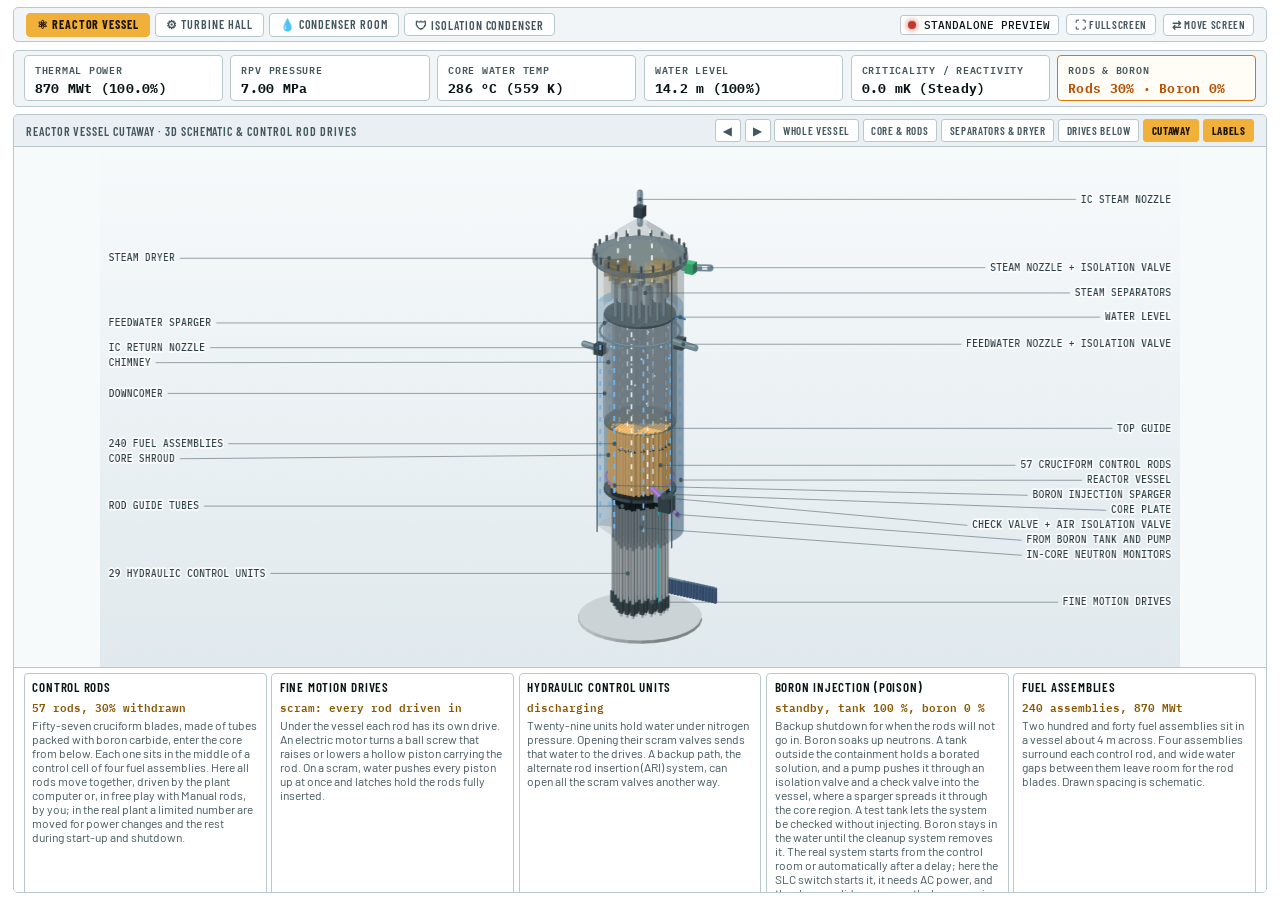
==== detail.html @ 05dfcfbf "Initial work" ====
<!doctype html>
<html lang="en">
<head>
  <meta charset="utf-8">
  <meta name="viewport" content="width=device-width, initial-scale=1, viewport-fit=cover">
  <title>BWRX-300 Component Detail View</title>
  <link rel="preconnect" href="https://fonts.googleapis.com">
  <link rel="preconnect" href="https://fonts.gstatic.com" crossorigin>
  <link href="https://fonts.googleapis.com/css2?family=Barlow+Condensed:wght@500;600;700&family=IBM+Plex+Mono:wght@400;500;600&family=Barlow:wght@400;500;600&display=swap" rel="stylesheet">
  <link rel="stylesheet" href="css/detail.css?v=4">
</head>
<body>
  <!-- Common SVG Gradients & Definitions -->
  <svg width="0" height="0" style="position:absolute" aria-hidden="true" focusable="false">
    <defs>
      <linearGradient id="gSteel" x1="0" y1="0" x2="1" y2="0">
        <stop offset="0" stop-color="#0b1317"/><stop offset=".16" stop-color="#34494f"/>
        <stop offset=".36" stop-color="#8fa9b1"/><stop offset=".55" stop-color="#5f7882"/>
        <stop offset=".85" stop-color="#22343b"/><stop offset="1" stop-color="#090f12"/>
      </linearGradient>
      <linearGradient id="gShade" x1="0" y1="0" x2="1" y2="0">
        <stop offset="0" stop-color="#000" stop-opacity=".55"/><stop offset=".28" stop-color="#fff" stop-opacity=".16"/>
        <stop offset=".5" stop-color="#fff" stop-opacity="0"/><stop offset="1" stop-color="#000" stop-opacity=".6"/>
      </linearGradient>
      <linearGradient id="gWater" x1="0" y1="0" x2="1" y2="0">
        <stop offset="0" stop-color="#0f3a5e"/><stop offset=".35" stop-color="#3b93d4"/>
        <stop offset=".65" stop-color="#2a73ae"/><stop offset="1" stop-color="#0c2e4a"/>
      </linearGradient>
      <linearGradient id="gCyl" x1="0" y1="0" x2="0" y2="1">
        <stop offset="0" stop-color="#16262d"/><stop offset=".28" stop-color="#8fa9b1"/>
        <stop offset=".5" stop-color="#5f7882"/><stop offset="1" stop-color="#16262d"/>
      </linearGradient>
      <linearGradient id="gTube" gradientUnits="userSpaceOnUse" x1="160" y1="0" x2="540" y2="0">
        <stop id="gtA" offset="0" stop-color="#3b93d4"/><stop id="gtB" offset="1" stop-color="#e0903a"/>
      </linearGradient>
    </defs>
  </svg>

  <div class="detail-app">
    <!-- Navigation & Connection Bar -->
    <header class="detail-header">
      <div class="nav-buttons">
        <button type="button" class="nav-btn" id="btnNavRpv">⚛ Reactor Vessel</button>
        <button type="button" class="nav-btn" id="btnNavTurb">⚙ Turbine Hall</button>
        <button type="button" class="nav-btn" id="btnNavCond">💧 Condenser Room</button>
        <button type="button" class="nav-btn" id="btnNavIC">🛡 Isolation Condenser</button>
      </div>
      <div class="header-right-actions">
        <div class="sync-status">
          <span class="status-dot" id="syncDot"></span>
          <span id="syncText">SYNCING WITH CONTROL ROOM...</span>
        </div>
        <button type="button" class="screen-action-btn" id="btnFullscreen" title="Toggle Fullscreen on this monitor">⛶ Fullscreen</button>
        <button type="button" class="screen-action-btn" id="btnMoveScreen" title="Shift window to alternate monitor">⇄ Move Screen</button>
      </div>
    </header>

    <!-- Live Plant Metrics Banner (Aligned with Notes for Software Design Specs) -->
    <div class="telemetry-strip" id="telemetryStrip">
      <div class="metric-chip">
        <span class="chip-label">THERMAL POWER</span>
        <b class="chip-val" id="mPow">0 MWt (0%)</b>
      </div>
      <div class="metric-chip">
        <span class="chip-label">RPV PRESSURE</span>
        <b class="chip-val" id="mPres">0.10 MPa</b>
      </div>
      <div class="metric-chip">
        <span class="chip-label">CORE WATER TEMP</span>
        <b class="chip-val" id="mTemp">20 °C (293 K)</b>
      </div>
      <div class="metric-chip">
        <span class="chip-label">WATER LEVEL</span>
        <b class="chip-val" id="mLvl">14.2 m (100%)</b>
      </div>
      <div class="metric-chip">
        <span class="chip-label">CRITICALITY / REACTIVITY</span>
        <b class="chip-val" id="mCrit">0.0 mK · Steady</b>
      </div>
      <div class="metric-chip highlight">
        <span class="chip-label" id="mDynamicLabel">ROOM TELEMETRY</span>
        <b class="chip-val" id="mDynamicVal">STANDBY</b>
      </div>
    </div>

    <main class="detail-content">
      <!-- 1. Reactor Vessel Cutaway (RPV) View -->
      <section id="rview" class="view-container">
        <div class="vbar">
          <span class="lab">Reactor vessel cutaway · 3D schematic & control rod drives</span>
          <div class="p3bar" style="margin-left:auto; background:transparent; border:none; padding:0;">
            <button class="act" type="button" id="rL" aria-label="Rotate left">&#9664;</button>
            <button class="act" type="button" id="rR" aria-label="Rotate right">&#9654;</button>
            <button class="act" type="button" id="rWhole">Whole vessel</button>
            <button class="act" type="button" id="rCore">Core & rods</button>
            <button class="act" type="button" id="rTop">Separators & dryer</button>
            <button class="act" type="button" id="rBot">Drives below</button>
            <button class="opt" type="button" id="rCut" aria-pressed="true">Cutaway</button>
            <button class="opt" type="button" id="rLab" aria-pressed="true">Labels</button>
          </div>
        </div>
        <div class="visual-area">
          <canvas id="rc" tabindex="0" role="img" aria-label="Rotatable cutaway 3D schematic of the reactor vessel"></canvas>
        </div>
        <div class="rcards" id="rcards"></div>
      </section>

      <!-- 2. Turbine Hall View -->
      <section id="tview" class="view-container" hidden>
        <div class="vbar">
          <span class="lab">Turbine hall · high/low-pressure turbines, generator, bypass & moisture separator reheater</span>
        </div>
        <div class="visual-area">
          <svg id="tsvg" viewBox="0 0 700 484" role="img" aria-label="Live turbine hall">
            <line x1="0" x2="700" y1="272" y2="272" stroke="#9fb3ba" stroke-width="2" stroke-dasharray="2 6"/>
            <text class="txt" x="8" y="266">TURBINE DECK</text><text class="txt" x="8" y="288">CONDENSER LEVEL</text>
            <path class="pipe" d="M20,60 H197 V190"/><path class="pipe" d="M130,60 V335 H240"/>
            <path class="pipe" d="M235,205 H255 V135"/><path class="pipe" d="M300,140 V182"/><path class="pipe" d="M400,140 V182"/>
            <path class="pipe" d="M300,262 V300"/><path class="pipe" d="M400,262 V300"/>
            <path class="pipe" d="M355,388 V410 H690"/><path class="pipe" d="M20,450 H200 V336 H232"/><path class="pipe" d="M478,336 H640"/>
            <path class="pipe" d="M525,195 V170 H640"/>
            <line x1="160" y1="220" x2="605" y2="220" stroke="#6f8b94" stroke-width="9" stroke-linecap="round"/>
            <path id="tShaft" class="flow" d="M160,220 H605" stroke="#dce9ec" stroke-width="3"/>
            <!-- HP turbine -->
            <polygon points="160,200 235,190 235,250 160,240" fill="url(#gCyl)" stroke="#6a858e" stroke-width="2"/>
            <g stroke="#000" stroke-opacity=".4" stroke-width="1.5">
              <line x1="172" y1="201" x2="172" y2="239"/><line x1="185" y1="199" x2="185" y2="241"/>
              <line x1="198" y1="197" x2="198" y2="243"/><line x1="211" y1="195" x2="211" y2="245"/><line x1="224" y1="193" x2="224" y2="247"/>
            </g>
            <text class="txt" x="197" y="266" text-anchor="middle">HP TURBINE</text>
            <!-- MSR -->
            <rect x="255" y="100" width="190" height="40" rx="18" fill="url(#gCyl)" stroke="#6a858e" stroke-width="2"/>
            <g stroke="#000" stroke-opacity=".3" stroke-width="1">
              <line x1="290" y1="106" x2="290" y2="134"/><line x1="330" y1="106" x2="330" y2="134"/><line x1="370" y1="106" x2="370" y2="134"/><line x1="410" y1="106" x2="410" y2="134"/>
            </g>
            <text class="txt" x="350" y="124" text-anchor="middle" style="fill:#dce9ec">MOISTURE SEPARATOR / REHEATER</text>
            <!-- LP turbines -->
            <rect x="255" y="180" width="90" height="80" rx="10" fill="url(#gCyl)" stroke="#6a858e" stroke-width="2"/>
            <g stroke="#000" stroke-opacity=".4" stroke-width="1.5">
              <line x1="268" y1="190" x2="268" y2="250"/><line x1="280" y1="187" x2="280" y2="253"/><line x1="320" y1="187" x2="320" y2="253"/><line x1="332" y1="190" x2="332" y2="250"/>
            </g>
            <text class="txt" x="300" y="237" text-anchor="middle" style="fill:#dce9ec">LP 1</text>
            <rect x="355" y="180" width="90" height="80" rx="10" fill="url(#gCyl)" stroke="#6a858e" stroke-width="2"/>
            <g stroke="#000" stroke-opacity=".4" stroke-width="1.5">
              <line x1="368" y1="190" x2="368" y2="250"/><line x1="380" y1="187" x2="380" y2="253"/><line x1="420" y1="187" x2="420" y2="253"/><line x1="432" y1="190" x2="432" y2="250"/>
            </g>
            <text class="txt" x="400" y="237" text-anchor="middle" style="fill:#dce9ec">LP 2</text>
            <!-- Generator -->
            <rect x="475" y="195" width="100" height="50" rx="8" fill="url(#gCyl)" stroke="#6a858e" stroke-width="2"/>
            <g stroke="#000" stroke-opacity=".35">
              <line x1="495" y1="199" x2="495" y2="241"/><line x1="515" y1="199" x2="515" y2="241"/><line x1="535" y1="199" x2="535" y2="241"/><line x1="555" y1="199" x2="555" y2="241"/>
            </g>
            <text class="txt" x="525" y="262" text-anchor="middle">GENERATOR</text>
            <rect x="575" y="203" width="30" height="34" rx="4" fill="url(#gCyl)" stroke="#6a858e" stroke-width="2"/><text class="txt" x="590" y="262" text-anchor="middle">EXC</text>
            <rect id="tvBrk" x="578" y="162" width="18" height="16" rx="2" fill="#2a3a40" stroke="#6a858e" stroke-width="2"/><text class="txt" x="587" y="156" text-anchor="middle">BRK</text>
            <g fill="none" stroke="#6a858e" stroke-width="2.5"><circle cx="640" cy="170" r="11"/><circle cx="653" cy="170" r="11"/><path d="M664,170 H690"/></g>
            <text class="txt" x="660" y="150" text-anchor="middle">TO GRID</text>
            <!-- Valves -->
            <polygon id="tvMsiv" class="valve" points="34,50 56,66 56,50 34,66"/><text class="txt" x="45" y="82" text-anchor="middle">MSIV</text>
            <polygon id="tvStop" class="valve" points="84,50 106,66 106,50 84,66"/><text class="txt" x="95" y="82" text-anchor="middle">STOP</text>
            <polygon id="tvGv" class="valve" points="186,115 208,131 208,115 186,131"/><text class="txt" x="182" y="124" text-anchor="end">GOVERNOR</text>
            <polygon id="tvBy" class="valve" points="119,195 141,211 141,195 119,211"/><text class="txt" x="94" y="190">BYPASS</text>
            <!-- Condenser -->
            <rect x="240" y="300" width="230" height="72" rx="6" fill="url(#gCyl)" stroke="#6a858e" stroke-width="2"/>
            <g stroke="#3f9be0" stroke-opacity=".6" stroke-width="2">
              <line x1="246" x2="464" y1="312" y2="312"/><line x1="246" x2="464" y1="320" y2="320"/><line x1="246" x2="464" y1="328" y2="328"/>
              <line x1="246" x2="464" y1="336" y2="336"/><line x1="246" x2="464" y1="344" y2="344"/><line x1="246" x2="464" y1="352" y2="352"/><line x1="246" x2="464" y1="360" y2="360"/>
            </g>
            <rect x="232" y="304" width="10" height="64" rx="3" fill="#123a5c" stroke="#6a858e"/><rect x="468" y="304" width="10" height="64" rx="3" fill="#123a5c" stroke="#6a858e"/>
            <rect x="330" y="372" width="50" height="16" rx="3" fill="#123a5c" stroke="#6a858e"/>
            <text class="txt" x="355" y="298" text-anchor="middle">MAIN CONDENSER</text><text class="txt" x="355" y="383" text-anchor="middle" style="fill:#dce9ec">HOTWELL</text>
            <!-- Feed train -->
            <circle id="tvCP" cx="405" cy="410" r="12" class="eq"/><text class="txt in" x="405" y="414" text-anchor="middle">P</text>
            <rect x="450" y="399" width="32" height="22" rx="8" fill="url(#gCyl)" stroke="#6a858e" stroke-width="2"/>
            <rect x="500" y="399" width="32" height="22" rx="8" fill="url(#gCyl)" stroke="#6a858e" stroke-width="2"/>
            <rect x="550" y="399" width="32" height="22" rx="8" fill="url(#gCyl)" stroke="#6a858e" stroke-width="2"/>
            <text class="txt" x="516" y="436" text-anchor="middle">FEEDWATER HEATERS</text>
            <circle id="tvFP" cx="625" cy="410" r="13" class="eq"/><text class="txt in" x="625" y="414" text-anchor="middle">P</text>
            <text class="txt" x="690" y="386" text-anchor="end">TO REACTOR</text>
            <!-- Lake pumps -->
            <circle id="tvCW1" cx="60" cy="450" r="12" class="eq"/><circle id="tvCW2" cx="100" cy="450" r="12" class="eq"/><circle id="tvCW3" cx="140" cy="450" r="12" class="eq"/>
            <text class="txt" x="20" y="476">LAKE INTAKE &middot; CW PUMPS</text><text class="txt" x="690" y="352" text-anchor="end">DISCHARGE TO LAKE</text>
            <!-- Flow overlays -->
            <path id="tfHdr" class="flow" d="M20,60 H197 V190" stroke="#dce9ec" stroke-width="2.5"/>
            <path id="tfHP" class="flow" d="M235,205 H255 V135" stroke="#dce9ec" stroke-width="2.5"/>
            <path id="tfX1" class="flow" d="M300,140 V182" stroke="#ffc46b" stroke-width="2.5"/><path id="tfX2" class="flow" d="M400,140 V182" stroke="#ffc46b" stroke-width="2.5"/>
            <path id="tfL1" class="flow" d="M300,262 V300" stroke="#dce9ec" stroke-width="2.5"/><path id="tfL2" class="flow" d="M400,262 V300" stroke="#dce9ec" stroke-width="2.5"/>
            <path id="tfBy" class="flow" d="M130,60 V335 H240" stroke="#ffc46b" stroke-width="2.5"/>
            <path id="tfCWi" class="flow" d="M20,450 H200 V336 H232" stroke="#6fb4ee" stroke-width="2.5"/><path id="tfCWo" class="flow" d="M478,336 H640" stroke="#6fb4ee" stroke-width="2.5"/>
            <path id="tfFw" class="flow" d="M355,388 V410 H690" stroke="#6fb4ee" stroke-width="2.5"/>
            <path id="tfGrid" class="flow" d="M525,195 V170 H640" stroke="#ffe08a" stroke-width="2.5"/>
            <!-- Tags -->
            <text class="txt" x="20" y="28">MAIN STEAM FROM REACTOR</text><text id="tvHdr" class="tag" x="20" y="44"></text>
            <text id="tvRpm" class="big" x="480" y="40"></text><text id="tvLoad" class="tag" x="480" y="60"></text>
            <text id="tvGvT" class="txt" x="480" y="78"></text><text id="tvStT" class="txt" x="480" y="92"></text><text id="tvByT" class="txt" x="480" y="106"></text>
            <text id="tvGen" class="txt" x="475" y="282"></text>
            <text id="tvVac" class="txt" x="244" y="398" style="fill:var(--ink)"></text><text id="tvDT" class="txt" x="484" y="324"></text>
          </svg>
        </div>
        <div class="tsteps" id="tsteps"></div>
      </section>

      <!-- 3. Condenser Room View -->
      <section id="cview" class="view-container" hidden>
        <div class="vbar">
          <span class="lab">Condenser room · once-through cooling from Lake Ontario at Darlington</span>
        </div>
        <div class="visual-area">
          <svg id="csvg" viewBox="0 0 700 484" role="img" aria-label="Live condenser room">
            <rect x="0" y="440" width="700" height="44" fill="#bcdcf0"/>
            <path d="M0,448 q15,-8 30,0 t30,0 t30,0 t30,0 t30,0 t30,0 t30,0 t30,0 t30,0 t30,0 t30,0 t30,0 t30,0 t30,0 t30,0 t30,0 t30,0 t30,0 t30,0 t30,0 t30,0 t30,0 t30,0" fill="none" stroke="#6fa6cf" stroke-width="2"/>
            <text class="txt" x="350" y="468" text-anchor="middle" style="fill:#0b3a60">LAKE ONTARIO</text>
            <!-- Pipes -->
            <path class="pipe" d="M34,440 V210 H118"/><path class="pipe" d="M582,210 H650 V440"/><path class="pipe" d="M350,372 V396 H480"/><path class="pipe" d="M520,76 V52 H600"/>
            <!-- Intake & diffuser -->
            <rect x="14" y="430" width="40" height="12" rx="2" fill="#16262d" stroke="#6a858e"/>
            <g stroke="#8fb0bd" stroke-width="1.5">
              <line x1="22" y1="431" x2="22" y2="441"/><line x1="30" y1="431" x2="30" y2="441"/><line x1="38" y1="431" x2="38" y2="441"/><line x1="46" y1="431" x2="46" y2="441"/>
            </g>
            <text class="txt" x="62" y="436">INTAKE SCREENS</text>
            <g stroke="#6a858e" stroke-width="3"><path d="M632,440 V452"/><path d="M650,440 V456"/><path d="M668,440 V452"/></g>
            <text class="txt" x="650" y="478" text-anchor="middle" style="fill:#0b3a60">DIFFUSER</text>
            <!-- CW Pumps -->
            <circle id="cvCW1" cx="34" cy="396" r="11" class="eq"/><circle id="cvCW2" cx="34" cy="356" r="11" class="eq"/><circle id="cvCW3" cx="34" cy="316" r="11" class="eq"/>
            <text class="txt" x="52" y="360">CW PUMPS</text>
            <!-- Steam hood -->
            <polygon points="300,18 400,18 440,76 260,76" fill="url(#gCyl)" stroke="#6a858e" stroke-width="2"/>
            <!-- Shell & Waterboxes -->
            <rect x="150" y="76" width="400" height="250" rx="10" fill="#1b2d35" stroke="#6a858e" stroke-width="3"/>
            <rect x="118" y="100" width="32" height="200" rx="4" fill="#2b79b8" stroke="#6a858e" stroke-width="2"/>
            <rect id="cvRbox" x="550" y="100" width="32" height="200" rx="4" fill="#2b79b8" stroke="#6a858e" stroke-width="2"/>
            <!-- Tube bundle -->
            <line x1="160" y1="120" x2="540" y2="120" stroke="url(#gTube)" stroke-width="6" stroke-linecap="round"/>
            <line x1="160" y1="134" x2="540" y2="134" stroke="url(#gTube)" stroke-width="6" stroke-linecap="round"/>
            <line x1="160" y1="148" x2="540" y2="148" stroke="url(#gTube)" stroke-width="6" stroke-linecap="round"/>
            <line x1="160" y1="162" x2="540" y2="162" stroke="url(#gTube)" stroke-width="6" stroke-linecap="round"/>
            <line x1="160" y1="176" x2="540" y2="176" stroke="url(#gTube)" stroke-width="6" stroke-linecap="round"/>
            <line x1="160" y1="190" x2="540" y2="190" stroke="url(#gTube)" stroke-width="6" stroke-linecap="round"/>
            <line x1="160" y1="204" x2="540" y2="204" stroke="url(#gTube)" stroke-width="6" stroke-linecap="round"/>
            <line x1="160" y1="218" x2="540" y2="218" stroke="url(#gTube)" stroke-width="6" stroke-linecap="round"/>
            <line x1="160" y1="232" x2="540" y2="232" stroke="url(#gTube)" stroke-width="6" stroke-linecap="round"/>
            <line x1="160" y1="246" x2="540" y2="246" stroke="url(#gTube)" stroke-width="6" stroke-linecap="round"/>
            <line x1="160" y1="260" x2="540" y2="260" stroke="url(#gTube)" stroke-width="6" stroke-linecap="round"/>
            <line x1="160" y1="274" x2="540" y2="274" stroke="url(#gTube)" stroke-width="6" stroke-linecap="round"/>
            <g stroke="#8fb0bd" stroke-width="4"><line x1="156" y1="108" x2="156" y2="296"/><line x1="544" y1="108" x2="544" y2="296"/></g>
            <path class="flow cvt" d="M160,120 H540" stroke="#e6f3fb" stroke-width="1.6"/><path class="flow cvt" d="M160,134 H540" stroke="#e6f3fb" stroke-width="1.6"/>
            <path class="flow cvt" d="M160,148 H540" stroke="#e6f3fb" stroke-width="1.6"/><path class="flow cvt" d="M160,162 H540" stroke="#e6f3fb" stroke-width="1.6"/>
            <path class="flow cvt" d="M160,176 H540" stroke="#e6f3fb" stroke-width="1.6"/><path class="flow cvt" d="M160,190 H540" stroke="#e6f3fb" stroke-width="1.6"/>
            <path class="flow cvt" d="M160,204 H540" stroke="#e6f3fb" stroke-width="1.6"/><path class="flow cvt" d="M160,218 H540" stroke="#e6f3fb" stroke-width="1.6"/>
            <path class="flow cvt" d="M160,232 H540" stroke="#e6f3fb" stroke-width="1.6"/><path class="flow cvt" d="M160,246 H540" stroke="#e6f3fb" stroke-width="1.6"/>
            <path class="flow cvt" d="M160,260 H540" stroke="#e6f3fb" stroke-width="1.6"/><path class="flow cvt" d="M160,274 H540" stroke="#e6f3fb" stroke-width="1.6"/>
            <!-- Steam flows -->
            <path id="cvS1" class="flow" d="M290,22 V112" stroke="#e6f3fb" stroke-width="2.5"/><path id="cvS2" class="flow" d="M320,22 V112" stroke="#e6f3fb" stroke-width="2.5"/>
            <path id="cvS3" class="flow" d="M350,22 V112" stroke="#e6f3fb" stroke-width="2.5"/><path id="cvS4" class="flow" d="M380,22 V112" stroke="#e6f3fb" stroke-width="2.5"/>
            <path id="cvS5" class="flow" d="M410,22 V112" stroke="#e6f3fb" stroke-width="2.5"/>
            <!-- Drops & hotwell -->
            <g id="cvDrops" fill="#8fd0ff">
              <circle class="drip" cx="190" cy="294" r="2.6" style="animation-delay:0s"/>
              <circle class="drip" cx="235" cy="294" r="2.6" style="animation-delay:0.5s"/>
              <circle class="drip" cx="280" cy="294" r="2.6" style="animation-delay:0.2s"/>
              <circle class="drip" cx="325" cy="294" r="2.6" style="animation-delay:0.9s"/>
              <circle class="drip" cx="370" cy="294" r="2.6" style="animation-delay:0.35s"/>
              <circle class="drip" cx="415" cy="294" r="2.6" style="animation-delay:0.75s"/>
              <circle class="drip" cx="460" cy="294" r="2.6" style="animation-delay:0.1s"/>
              <circle class="drip" cx="505" cy="294" r="2.6" style="animation-delay:0.6s"/>
              <circle class="drip" cx="210" cy="294" r="2.6" style="animation-delay:0.95s"/>
              <circle class="drip" cx="350" cy="294" r="2.6" style="animation-delay:0.05s"/>
              <circle class="drip" cx="440" cy="294" r="2.6" style="animation-delay:0.45s"/>
              <circle class="drip" cx="300" cy="294" r="2.6" style="animation-delay:0.7s"/>
            </g>
            <rect x="290" y="326" width="120" height="46" rx="6" fill="url(#gWater)" stroke="#6a858e" stroke-width="2"/>
            <text class="txt" x="350" y="354" text-anchor="middle" style="fill:#e8f1f4">HOTWELL</text>
            <rect x="600" y="34" width="86" height="36" rx="4" class="eq"/>
            <text class="txt in" x="643" y="50" text-anchor="middle">AIR</text><text class="txt in" x="643" y="62" text-anchor="middle">EJECTORS</text>
            <!-- Overlays -->
            <path id="cfIn" class="flow" d="M34,440 V210 H118" stroke="#3b93d4" stroke-width="3"/>
            <path id="cfOut" class="flow" d="M582,210 H650 V440" stroke="#e0903a" stroke-width="3"/>
            <path id="cfCond" class="flow" d="M350,372 V396 H480" stroke="#3b93d4" stroke-width="2.5"/>
            <path id="cfAir" class="flow" d="M520,76 V52 H600" stroke="#8aa0a8" stroke-width="2"/>
            <text class="txt" x="488" y="400">TO CONDENSATE PUMPS</text>
            <!-- Tags -->
            <text class="txt" x="20" y="14">LP EXHAUST STEAM</text><text id="cvSt" class="tag" x="20" y="32"></text><text id="cvKg" class="txt" x="20" y="48"></text>
            <text id="cvVac" class="txt in" x="165" y="96"></text>
            <text id="cvIn" class="tag" x="22" y="190"></text><text id="cvFl" class="txt" x="44" y="232"></text>
            <text id="cvOut" class="tag" x="590" y="196"></text><text id="cvHeat" class="txt" x="590" y="232"></text><text id="cvDT" class="txt" x="590" y="246"></text>
            <text id="cvCond" class="tag" x="420" y="350"></text>
          </svg>
        </div>
        <div class="tsteps" id="csteps"></div>
      </section>

      <!-- 4. Isolation Condenser (IC) View -->
      <section id="iview" class="view-container" hidden>
        <div class="vbar">
          <span class="lab">Isolation condenser room · passive safety decay heat removal on reactor building roof</span>
        </div>
        <div class="visual-area">
          <svg id="isvg" viewBox="0 0 700 484" role="img" aria-label="Live isolation condenser room">
            <text class="txt" x="360" y="14" text-anchor="middle">VENTED TO THE ATMOSPHERE</text>
            <g id="iPlume" style="opacity:0">
              <circle class="puff" cx="300" cy="98" r="9" style="animation-delay:0s"/>
              <circle class="puff" cx="335" cy="98" r="9" style="animation-delay:0.7s"/>
              <circle class="puff" cx="370" cy="98" r="9" style="animation-delay:1.4s"/>
              <circle class="puff" cx="405" cy="98" r="9" style="animation-delay:0.35s"/>
              <circle class="puff" cx="440" cy="98" r="9" style="animation-delay:1.05s"/>
              <circle class="puff" cx="475" cy="98" r="9" style="animation-delay:1.75s"/>
            </g>
            <rect x="60" y="280" width="580" height="14" fill="#b9c6cb" stroke="#8aa0a8"/><text class="txt" x="360" y="291" text-anchor="middle">REACTOR BUILDING ROOF</text>
            <!-- IC Pool -->
            <rect class="pool" x="140" y="90" width="440" height="190" rx="6"/>
            <path d="M140,104 q11,-6 22,0 t22,0 t22,0 t22,0 t22,0 t22,0 t22,0 t22,0 t22,0 t22,0 t22,0 t22,0 t22,0 t22,0 t22,0 t22,0 t22,0 t22,0 t22,0 t22,0" fill="none" stroke="#7fb0d4" stroke-width="2"/>
            <text class="txt" x="574" y="273" text-anchor="end">IC POOL (WATER, OPEN TO AIR)</text>
            <g id="iBub" style="opacity:0">
              <circle class="bub" cx="218" cy="236" r="3.5" style="animation-delay:0s"/>
              <circle class="bub" cx="262" cy="236" r="3.5" style="animation-delay:0.6s"/>
              <circle class="bub" cx="310" cy="236" r="3.5" style="animation-delay:1.2s"/>
              <circle class="bub" cx="352" cy="236" r="3.5" style="animation-delay:0.3s"/>
              <circle class="bub" cx="398" cy="236" r="3.5" style="animation-delay:0.9s"/>
              <circle class="bub" cx="444" cy="236" r="3.5" style="animation-delay:1.5s"/>
              <circle class="bub" cx="488" cy="236" r="3.5" style="animation-delay:0.45s"/>
              <circle class="bub" cx="520" cy="236" r="3.5" style="animation-delay:1.1s"/>
            </g>
            <line x1="0" x2="700" y1="320" y2="320" stroke="#9fb3ba" stroke-width="2" stroke-dasharray="2 6"/>
            <text class="txt" x="690" y="314" text-anchor="end">TOP OF STEEL CONTAINMENT</text><text class="txt" x="690" y="334" text-anchor="end">INSIDE CONTAINMENT</text>
            <path class="pipe" d="M105,352 V128 H190"/><path class="pipe" d="M530,244 H620 V440 H170"/>
            <rect class="eq" x="190" y="120" width="340" height="16" rx="6"/>
            <rect class="eq" x="190" y="236" width="340" height="16" rx="6"/>
            <g id="itubes"></g>
            <path id="iIn" class="flow" d="M105,352 V128 H190" stroke="#dce9ec" stroke-width="2.5"/>
            <path id="iHdrU" class="flow" d="M190,128 H530" stroke="#dce9ec" stroke-width="2.5"/>
            <path id="iHdrL" class="flow" d="M190,244 H530" stroke="#6fb4ee" stroke-width="2.5"/>
            <path id="iOut" class="flow" d="M530,244 H620 V440 H170" stroke="#6fb4ee" stroke-width="2.5"/>
            <!-- Valves -->
            <polygon id="iVin" class="valve" points="94,332 116,348 116,332 94,348"/>
            <text class="txt" x="122" y="346">RPV ISOLATION VALVE</text>
            <polygon id="iVr1" class="valve" points="609,342 631,358 631,342 609,358"/>
            <polygon id="iVr2" class="valve" points="609,380 631,396 631,380 609,396"/>
            <text class="txt" x="604" y="374" text-anchor="end">RETURN VALVES</text>
            <text class="txt" x="98" y="186" text-anchor="end">STEAM</text><text class="txt" x="98" y="198" text-anchor="end">FROM VESSEL</text>
            <text class="txt" x="628" y="262">CONDENSATE</text><text class="txt" x="628" y="274">RETURNS</text>
            <text class="txt" x="196" y="112">STEAM HEADER</text><text class="txt" x="196" y="266">CONDENSATE HEADER</text>
            <!-- RPV Mini -->
            <rect x="40" y="352" width="130" height="110" rx="22" fill="url(#gSteel)" stroke="#6a858e" stroke-width="2"/>
            <rect x="46" y="358" width="118" height="98" rx="18" fill="#0d1920"/>
            <rect id="iWtr" x="46" y="358" width="118" height="98" fill="url(#gWater)" opacity=".85"/>
            <rect id="iCore" x="70" y="424" width="70" height="30" rx="2" fill="#3a1f1a"/>
            <rect x="40" y="352" width="130" height="110" rx="22" fill="url(#gShade)" pointer-events="none"/>
            <text class="txt" x="105" y="478" text-anchor="middle">REACTOR VESSEL</text>
            <text class="txt" x="690" y="476" text-anchor="end">ONE OF THREE IDENTICAL TRAINS SHOWN</text>
            <!-- Tags -->
            <text id="cicSt" class="tag" x="20" y="30"></text><text id="cicQ" class="txt" x="20" y="46"></text><text id="cicKg" class="txt" x="20" y="60"></text>
            <text id="cicBoil" class="tag" x="690" y="38" text-anchor="end"></text>
            <text id="cicRpv" class="tag" x="182" y="378"></text><text id="cicLvl" class="txt" x="182" y="394"></text><text id="cicDk" class="txt" x="182" y="408"></text>
          </svg>
        </div>
        <div class="tsteps" id="isteps"></div>
      </section>
    </main>
  </div>

  <script src="js/model.js?v=2"></script>
  <script src="js/renderer3d.js?v=2"></script>
  <script src="js/views.js?v=2"></script>
  <script>
    // Initialize IC tube bundle lines in SVG
    const itubes = document.getElementById('itubes');
    if (itubes) {
      itubes.innerHTML = Array.from({ length: 14 }, (_, i) => `<line x1="${206 + i * 24}" x2="${206 + i * 24}" y1="136" y2="236" stroke="#6f8b94" stroke-width="5"/>`).join('')
        + Array.from({ length: 14 }, (_, i) => `<path id="iT${i}" class="flow" d="M${206 + i * 24},136 V236" stroke="#dce9ec" stroke-width="1.8"/>`).join('');
    }
  </script>
  <script src="js/detail.js?v=2"></script>
</body>
</html>
---- css/detail.css ----
/* BWRX-300 Component Detail Window Stylesheet */
:root {
  --ground: #f4f7f8;
  --panel: #f1f5f7;
  --panel2: #e4ebee;
  --line: #b9c8cd;
  --ink: #0b1417;
  --dim: #43575e;
  --amber-ink: #8a5600;
  --soft: #dbe4e8;
  --water: #3f9be0;
  --steam: #bfd3da;
  --amber: #f0b03a;
  --red: #ff5a4a;
  --green: #4fd08e;
  --hot: #ff8a3d;
  --f-disp: 'Barlow Condensed', 'Arial Narrow', sans-serif;
  --f-body: 'Barlow', system-ui, sans-serif;
  --f-mono: 'IBM Plex Mono', ui-monospace, Menlo, monospace;
  --page: #ffffff;
  color-scheme: light;
}

* {
  box-sizing: border-box;
}

[hidden] {
  display: none !important;
}

html, body {
  height: 100vh;
  margin: 0;
  padding: 0;
  background: var(--page);
  color: var(--ink);
  font-family: var(--f-body);
  font-size: clamp(12px, 1.1vw, 15px);
  overflow: hidden;
  display: flex;
  flex-direction: column;
}

.detail-app {
  display: flex;
  flex-direction: column;
  height: 100vh;
  padding: clamp(5px, 0.8vh, 10px) clamp(8px, 1vw, 14px);
  gap: clamp(5px, 0.8vh, 10px);
}

/* Detail Navigation Bar */
.detail-header {
  display: flex;
  align-items: center;
  justify-content: space-between;
  gap: clamp(6px, 1vw, 12px);
  padding: clamp(4px, 0.5vh, 6px) clamp(8px, 1vw, 12px);
  background: var(--panel);
  border: 1px solid var(--line);
  border-radius: 5px;
  flex: none;
}

/* Precision Telemetry Banner (Aligned with Notes for Software Design Specs) */
.telemetry-strip {
  display: flex;
  align-items: center;
  gap: clamp(4px, 0.6vw, 8px);
  padding: clamp(4px, 0.5vh, 6px) clamp(6px, 0.8vw, 10px);
  background: var(--panel);
  border: 1px solid var(--line);
  border-radius: 5px;
  overflow-x: auto;
  flex: none;
}
.metric-chip {
  display: flex;
  flex-direction: column;
  gap: 2px;
  background: #ffffff;
  border: 1px solid var(--line);
  border-radius: 4px;
  padding: clamp(3px, 0.4vh, 5px) clamp(6px, 0.8vw, 10px);
  min-width: clamp(100px, 10vw, 130px);
  flex: 1;
}
.metric-chip.highlight {
  border-color: #d97706;
  background: #fffdf5;
}
.chip-label {
  font: 600 clamp(8px, 0.8vw, 9.5px) var(--f-mono);
  letter-spacing: .08em;
  color: var(--dim);
  text-transform: uppercase;
}
.chip-val {
  font: 700 clamp(11px, 1.1vw, 13px) var(--f-mono);
  color: var(--ink);
  letter-spacing: .02em;
  white-space: nowrap;
}
.metric-chip.highlight .chip-val {
  color: #b45309;
}

.nav-buttons {
  display: flex;
  gap: clamp(3px, 0.4vw, 5px);
  align-items: center;
}

.nav-btn {
  font: 600 clamp(10px, 1vw, 12px) var(--f-disp);
  letter-spacing: .08em;
  text-transform: uppercase;
  padding: clamp(3px, 0.4vh, 5px) clamp(6px, 0.8vw, 10px);
  border: 1px solid var(--line);
  background: #fff;
  color: var(--dim);
  border-radius: 4px;
  cursor: pointer;
  display: inline-flex;
  align-items: center;
  gap: clamp(3px, 0.4vw, 5px);
  transition: all .15s;
}

.nav-btn:hover {
  background: #eaf1f4;
  color: var(--ink);
}

.nav-btn.active {
  background: var(--amber);
  color: #1e1300;
  border-color: var(--amber);
  font-weight: 700;
}

.header-right-actions {
  display: flex;
  align-items: center;
  gap: clamp(4px, 0.6vw, 8px);
}

.screen-action-btn {
  font: 600 clamp(9.5px, 0.95vw, 11px) var(--f-disp);
  letter-spacing: .06em;
  text-transform: uppercase;
  padding: clamp(3px, 0.35vh, 4px) clamp(5px, 0.6vw, 8px);
  border: 1px solid var(--line);
  background: #fff;
  color: var(--dim);
  border-radius: 4px;
  cursor: pointer;
  display: inline-flex;
  align-items: center;
  gap: 4px;
  transition: all .15s;
}

.screen-action-btn:hover {
  background: #eaf1f4;
  color: var(--ink);
  border-color: var(--dim);
}

.sync-status {
  display: flex;
  align-items: center;
  gap: clamp(4px, 0.6vw, 8px);
  font: 500 clamp(9px, 0.9vw, 11px) var(--f-mono);
  background: #fff;
  border: 1px solid var(--line);
  padding: clamp(2px, 0.25vh, 3px) clamp(5px, 0.6vw, 8px);
  border-radius: 3px;
}

.status-dot {
  width: 8px;
  height: 8px;
  border-radius: 50%;
  background: var(--green);
  box-shadow: 0 0 6px var(--green);
}

.status-dot.disconnected {
  background: #c0392b;
  box-shadow: 0 0 6px #c0392b;
}

/* Main Display Container */
.detail-content {
  flex: 1;
  min-height: 0;
  display: flex;
  flex-direction: column;
  background: var(--panel);
  border: 1px solid var(--line);
  border-radius: 5px;
  overflow: hidden;
}

.view-container {
  flex: 1;
  min-height: 0;
  display: flex;
  flex-direction: column;
  overflow: hidden;
}

.vbar {
  display: flex;
  align-items: center;
  gap: clamp(6px, 0.8vw, 10px);
  padding: clamp(4px, 0.5vh, 6px) clamp(8px, 1vw, 12px);
  background: #e9eff2;
  border-bottom: 1px solid var(--line);
  flex: none;
}

.vbar .lab {
  font: 600 clamp(10px, 1vw, 12px) var(--f-disp);
  letter-spacing: .08em;
  text-transform: uppercase;
  color: var(--dim);
}

.visual-area {
  flex: 1;
  min-height: 0;
  position: relative;
  background: #f7fafb;
  display: flex;
  align-items: center;
  justify-content: center;
  overflow: hidden;
}

.visual-area svg, .visual-area canvas {
  width: 100%;
  height: 100%;
  max-width: 1080px;
  display: block;
}

/* Steps and Telemetry Cards */
.tsteps {
  display: grid;
  grid-template-columns: repeat(auto-fit, minmax(clamp(160px, 18vw, 210px), 1fr));
  gap: clamp(4px, 0.5vh, 6px) clamp(8px, 1vw, 12px);
  padding: clamp(5px, 0.6vh, 8px) clamp(8px, 1vw, 12px);
  border-top: 1px solid var(--line);
  background: #fff;
  flex: none;
  max-height: 25vh;
  overflow-y: auto;
}

.tsteps div {
  display: grid;
  gap: 2px;
  font-size: clamp(10px, 0.95vw, 12px);
  color: var(--dim);
  border-left: 2px solid #e0eaee;
  padding-left: clamp(4px, 0.5vw, 6px);
}

.tsteps b {
  font: 600 clamp(11px, 1.1vw, 13px) var(--f-disp);
  letter-spacing: .06em;
  text-transform: uppercase;
  color: var(--ink);
}

.tsteps span.v {
  font: 600 clamp(10px, 0.95vw, 11.5px) var(--f-mono);
  color: var(--amber-ink);
}

/* RPV Cutaway Specifics */
.rcards {
  display: grid;
  grid-template-columns: repeat(auto-fit, minmax(clamp(170px, 18vw, 220px), 1fr));
  gap: clamp(4px, 0.5vh, 6px);
  padding: clamp(5px, 0.6vh, 8px) clamp(6px, 0.8vw, 10px);
  border-top: 1px solid var(--line);
  background: #fff;
  flex: none;
  max-height: 25vh;
  overflow-y: auto;
}

.rcard {
  display: grid;
  gap: 2px;
  text-align: left;
  font: inherit;
  font-size: clamp(10px, 0.95vw, 12px);
  color: var(--dim);
  background: #fff;
  border: 1px solid var(--line);
  border-radius: 4px;
  padding: clamp(4px, 0.5vh, 6px) clamp(5px, 0.6vw, 8px);
  cursor: pointer;
  min-width: 0;
  align-content: start;
  transition: all .15s;
}

.rcard:hover {
  border-color: var(--dim);
  background: #f7fafb;
}

.rcard b {
  font: 600 clamp(11px, 1.1vw, 13px) var(--f-disp);
  letter-spacing: .06em;
  text-transform: uppercase;
  color: var(--ink);
}

.rcard .v {
  font: 600 clamp(9.5px, 0.9vw, 11px) var(--f-mono);
  color: var(--amber-ink);
}

.rcard[aria-pressed=true] {
  border-color: var(--amber);
  box-shadow: 0 0 0 2px rgba(240, 176, 58, 0.35);
  background: #fffbf5;
}

.p3bar {
  display: flex;
  gap: clamp(3px, 0.3vw, 4px);
  flex-wrap: wrap;
  align-items: center;
  padding: clamp(3px, 0.4vh, 4px) clamp(6px, 0.8vw, 10px);
  background: #e9eff2;
  border-bottom: 1px solid var(--line);
}

.act, .opt {
  font: 600 clamp(9.5px, 0.9vw, 11px) var(--f-disp);
  letter-spacing: .06em;
  text-transform: uppercase;
  padding: clamp(3px, 0.3vh, 4px) clamp(5px, 0.6vw, 8px);
  border: 1px solid var(--line);
  background: #fff;
  color: var(--dim);
  cursor: pointer;
  border-radius: 3px;
  min-height: clamp(22px, 2.5vh, 26px);
}

.act:hover, .opt:hover {
  border-color: var(--dim);
  color: var(--ink);
}

.opt[aria-pressed=true] {
  background: var(--amber);
  color: #1e1300;
  border-color: var(--amber);
  font-weight: 700;
}

/* SVG Flow lines & animations */
.pipe { fill: none; stroke: #3a525b; stroke-width: 6; stroke-linecap: round; stroke-linejoin: round; }
.eq { fill: #16262d; stroke: #6a858e; stroke-width: 2; }
.txt { font: 500 11px var(--f-mono); fill: var(--dim); }
.tag { font: 600 13px var(--f-mono); fill: var(--ink); }
.in { fill: #e8f1f4 !important; }
.big { font: 700 15px var(--f-mono); fill: var(--ink); }
.valve { fill: #2a3a40; stroke: #5b7983; stroke-width: 2; }
.pool { fill: #d3e7f5; stroke: #7fb0d4; }

.flow {
  fill: none;
  stroke-linecap: round;
  stroke-dasharray: 6 8;
  animation: dash var(--dur, 1s) linear infinite;
}
@keyframes dash {
  to { stroke-dashoffset: -14; }
}

.drip {
  animation: drip 1.3s ease-in infinite;
  opacity: 0;
}
@keyframes drip {
  0% { transform: translateY(0); opacity: 0; }
  15% { opacity: 1; }
  100% { transform: translateY(30px); opacity: 0; }
}

.puff {
  fill: #fff;
  stroke: #9db2ba;
  stroke-width: 1;
  transform-box: fill-box;
  transform-origin: center;
  animation: puff 2.4s ease-out infinite;
  opacity: 0;
}
@keyframes puff {
  0% { transform: translateY(0) scale(.5); opacity: 0; }
  15% { opacity: .9; }
  100% { transform: translateY(-54px) scale(1.8); opacity: 0; }
}

.bub {
  fill: #fff;
  stroke: #4f8fbf;
  stroke-width: 1;
  animation: bub 1.8s ease-in infinite;
  opacity: 0;
}
@keyframes bub {
  0% { transform: translateY(0); opacity: 0; }
  15% { opacity: .9; }
  100% { transform: translateY(-110px); opacity: 0; }
}
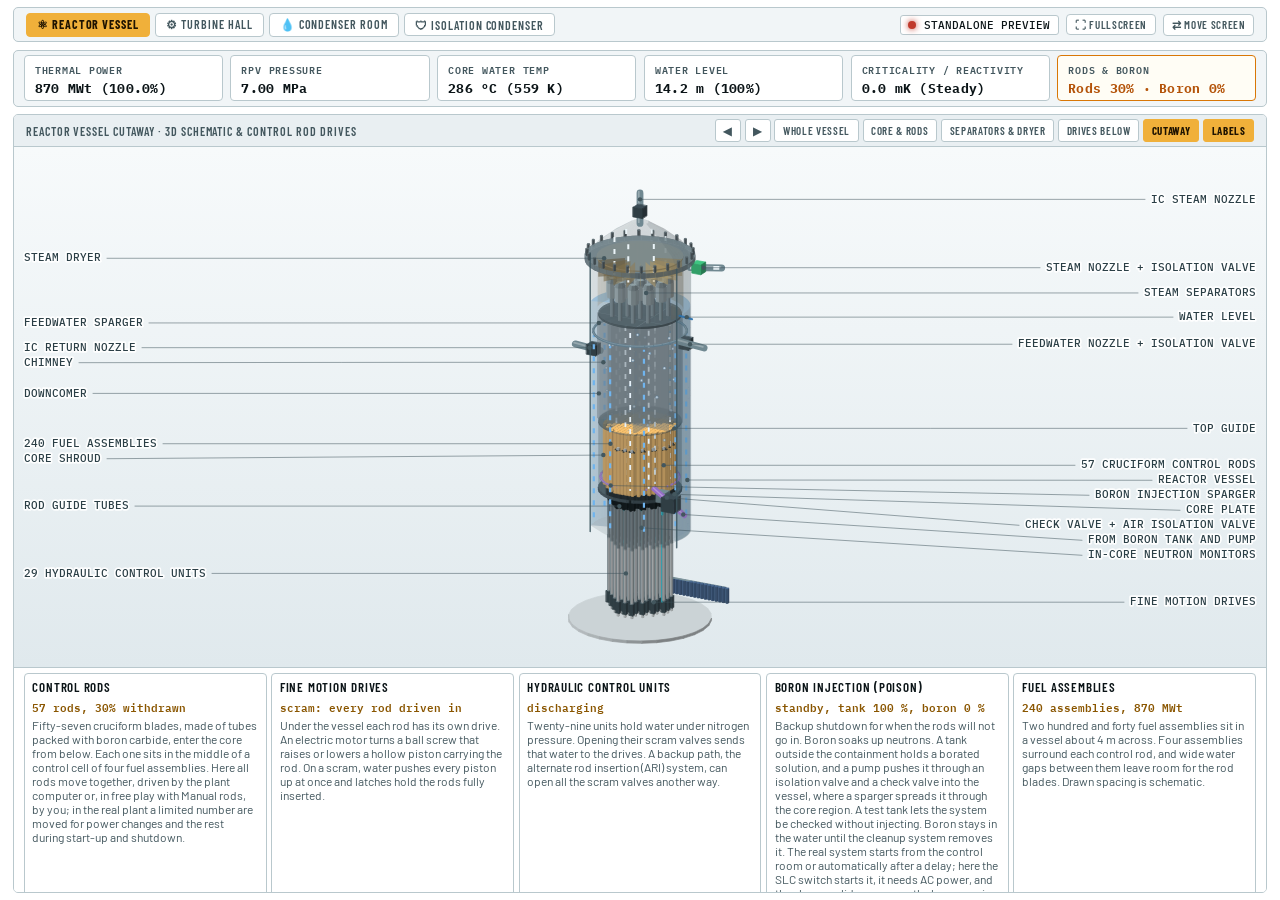
==== commit efeef307: "trying to make details views for other sub systems as well" ====
--- a/detail.html
+++ b/detail.html
@@ -7,7 +7,7 @@
   <link rel="preconnect" href="https://fonts.googleapis.com">
   <link rel="preconnect" href="https://fonts.gstatic.com" crossorigin>
   <link href="https://fonts.googleapis.com/css2?family=Barlow+Condensed:wght@500;600;700&family=IBM+Plex+Mono:wght@400;500;600&family=Barlow:wght@400;500;600&display=swap" rel="stylesheet">
-  <link rel="stylesheet" href="css/detail.css?v=4">
+  <link rel="stylesheet" href="css/detail.css?v=5">
 </head>
 <body>
   <!-- Common SVG Gradients & Definitions -->
@@ -108,10 +108,22 @@
       <!-- 2. Turbine Hall View -->
       <section id="tview" class="view-container" hidden>
         <div class="vbar">
-          <span class="lab">Turbine hall · high/low-pressure turbines, generator, bypass & moisture separator reheater</span>
+          <span class="lab">Turbine hall · 3D schematic & multi-stage turbo-generator</span>
+          <div class="p3bar" style="margin-left:auto; background:transparent; border:none; padding:0;">
+            <button class="act" type="button" id="tL" aria-label="Rotate left">&#9664;</button>
+            <button class="act" type="button" id="tR" aria-label="Rotate right">&#9654;</button>
+            <button class="act" type="button" id="tWhole">Whole train</button>
+            <button class="act" type="button" id="tHp">HP & gov</button>
+            <button class="act" type="button" id="tMsr">MSR & LP</button>
+            <button class="act" type="button" id="tGen">Generator & exc</button>
+            <button class="opt" type="button" id="tCut" aria-pressed="true">Cutaway</button>
+            <button class="opt" type="button" id="tLab" aria-pressed="true">Labels</button>
+            <button class="opt" type="button" id="tSchem">Schematic</button>
+          </div>
         </div>
         <div class="visual-area">
-          <svg id="tsvg" viewBox="0 0 700 484" role="img" aria-label="Live turbine hall">
+          <canvas id="tc" tabindex="0" role="img" aria-label="Rotatable cutaway 3D schematic of the turbine hall"></canvas>
+          <svg id="tsvg" viewBox="0 0 700 484" role="img" aria-label="Live turbine hall" style="display:none">
             <line x1="0" x2="700" y1="272" y2="272" stroke="#9fb3ba" stroke-width="2" stroke-dasharray="2 6"/>
             <text class="txt" x="8" y="266">TURBINE DECK</text><text class="txt" x="8" y="288">CONDENSER LEVEL</text>
             <path class="pipe" d="M20,60 H197 V190"/><path class="pipe" d="M130,60 V335 H240"/>
@@ -197,16 +209,28 @@
             <text id="tvVac" class="txt" x="244" y="398" style="fill:var(--ink)"></text><text id="tvDT" class="txt" x="484" y="324"></text>
           </svg>
         </div>
-        <div class="tsteps" id="tsteps"></div>
+        <div class="rcards" id="tcards"></div>
       </section>
 
       <!-- 3. Condenser Room View -->
       <section id="cview" class="view-container" hidden>
         <div class="vbar">
-          <span class="lab">Condenser room · once-through cooling from Lake Ontario at Darlington</span>
+          <span class="lab">Condenser room · 3D cutaway schematic, vacuum shell & lake cooling</span>
+          <div class="p3bar" style="margin-left:auto; background:transparent; border:none; padding:0;">
+            <button class="act" type="button" id="cL" aria-label="Rotate left">&#9664;</button>
+            <button class="act" type="button" id="cR" aria-label="Rotate right">&#9654;</button>
+            <button class="act" type="button" id="cWhole">Overview</button>
+            <button class="act" type="button" id="cTubes">Tubes & shell</button>
+            <button class="act" type="button" id="cHot">Hotwell & pumps</button>
+            <button class="act" type="button" id="cCw">CW & lake intake</button>
+            <button class="opt" type="button" id="cCut" aria-pressed="true">Cutaway</button>
+            <button class="opt" type="button" id="cLab" aria-pressed="true">Labels</button>
+            <button class="opt" type="button" id="cSchem">Schematic</button>
+          </div>
         </div>
         <div class="visual-area">
-          <svg id="csvg" viewBox="0 0 700 484" role="img" aria-label="Live condenser room">
+          <canvas id="cc" tabindex="0" role="img" aria-label="Rotatable cutaway 3D schematic of the condenser room"></canvas>
+          <svg id="csvg" viewBox="0 0 700 484" role="img" aria-label="Live condenser room" style="display:none">
             <rect x="0" y="440" width="700" height="44" fill="#bcdcf0"/>
             <path d="M0,448 q15,-8 30,0 t30,0 t30,0 t30,0 t30,0 t30,0 t30,0 t30,0 t30,0 t30,0 t30,0 t30,0 t30,0 t30,0 t30,0 t30,0 t30,0 t30,0 t30,0 t30,0 t30,0 t30,0 t30,0" fill="none" stroke="#6fa6cf" stroke-width="2"/>
             <text class="txt" x="350" y="468" text-anchor="middle" style="fill:#0b3a60">LAKE ONTARIO</text>
@@ -286,16 +310,28 @@
             <text id="cvCond" class="tag" x="420" y="350"></text>
           </svg>
         </div>
-        <div class="tsteps" id="csteps"></div>
+        <div class="rcards" id="ccards"></div>
       </section>
 
       <!-- 4. Isolation Condenser (IC) View -->
       <section id="iview" class="view-container" hidden>
         <div class="vbar">
-          <span class="lab">Isolation condenser room · passive safety decay heat removal on reactor building roof</span>
+          <span class="lab">Isolation condenser · 3D cutaway schematic, roof pool & passive cooling</span>
+          <div class="p3bar" style="margin-left:auto; background:transparent; border:none; padding:0;">
+            <button class="act" type="button" id="iL" aria-label="Rotate left">&#9664;</button>
+            <button class="act" type="button" id="iR" aria-label="Rotate right">&#9654;</button>
+            <button class="act" type="button" id="iWhole">Overview</button>
+            <button class="act" type="button" id="iPool">Pool & vents</button>
+            <button class="act" type="button" id="iTubes">Tube bundles</button>
+            <button class="act" type="button" id="iValves">Valves & piping</button>
+            <button class="opt" type="button" id="iCut" aria-pressed="true">Cutaway</button>
+            <button class="opt" type="button" id="iLab" aria-pressed="true">Labels</button>
+            <button class="opt" type="button" id="iSchem">Schematic</button>
+          </div>
         </div>
         <div class="visual-area">
-          <svg id="isvg" viewBox="0 0 700 484" role="img" aria-label="Live isolation condenser room">
+          <canvas id="ic_c" tabindex="0" role="img" aria-label="Rotatable cutaway 3D schematic of the isolation condenser"></canvas>
+          <svg id="isvg" viewBox="0 0 700 484" role="img" aria-label="Live isolation condenser room" style="display:none">
             <text class="txt" x="360" y="14" text-anchor="middle">VENTED TO THE ATMOSPHERE</text>
             <g id="iPlume" style="opacity:0">
               <circle class="puff" cx="300" cy="98" r="9" style="animation-delay:0s"/>
@@ -353,14 +389,14 @@
             <text id="cicRpv" class="tag" x="182" y="378"></text><text id="cicLvl" class="txt" x="182" y="394"></text><text id="cicDk" class="txt" x="182" y="408"></text>
           </svg>
         </div>
-        <div class="tsteps" id="isteps"></div>
+        <div class="rcards" id="iccards"></div>
       </section>
     </main>
   </div>
 
-  <script src="js/model.js?v=2"></script>
-  <script src="js/renderer3d.js?v=2"></script>
-  <script src="js/views.js?v=2"></script>
+  <script src="js/model.js?v=5"></script>
+  <script src="js/renderer3d.js?v=5"></script>
+  <script src="js/views.js?v=5"></script>
   <script>
     // Initialize IC tube bundle lines in SVG
     const itubes = document.getElementById('itubes');
@@ -369,6 +405,6 @@
         + Array.from({ length: 14 }, (_, i) => `<path id="iT${i}" class="flow" d="M${206 + i * 24},136 V236" stroke="#dce9ec" stroke-width="1.8"/>`).join('');
     }
   </script>
-  <script src="js/detail.js?v=2"></script>
+  <script src="js/detail.js?v=5"></script>
 </body>
 </html>
--- a/css/detail.css
+++ b/css/detail.css
@@ -243,7 +243,7 @@
 .visual-area svg, .visual-area canvas {
   width: 100%;
   height: 100%;
-  max-width: 1080px;
+  max-width: 1350px;
   display: block;
 }
 
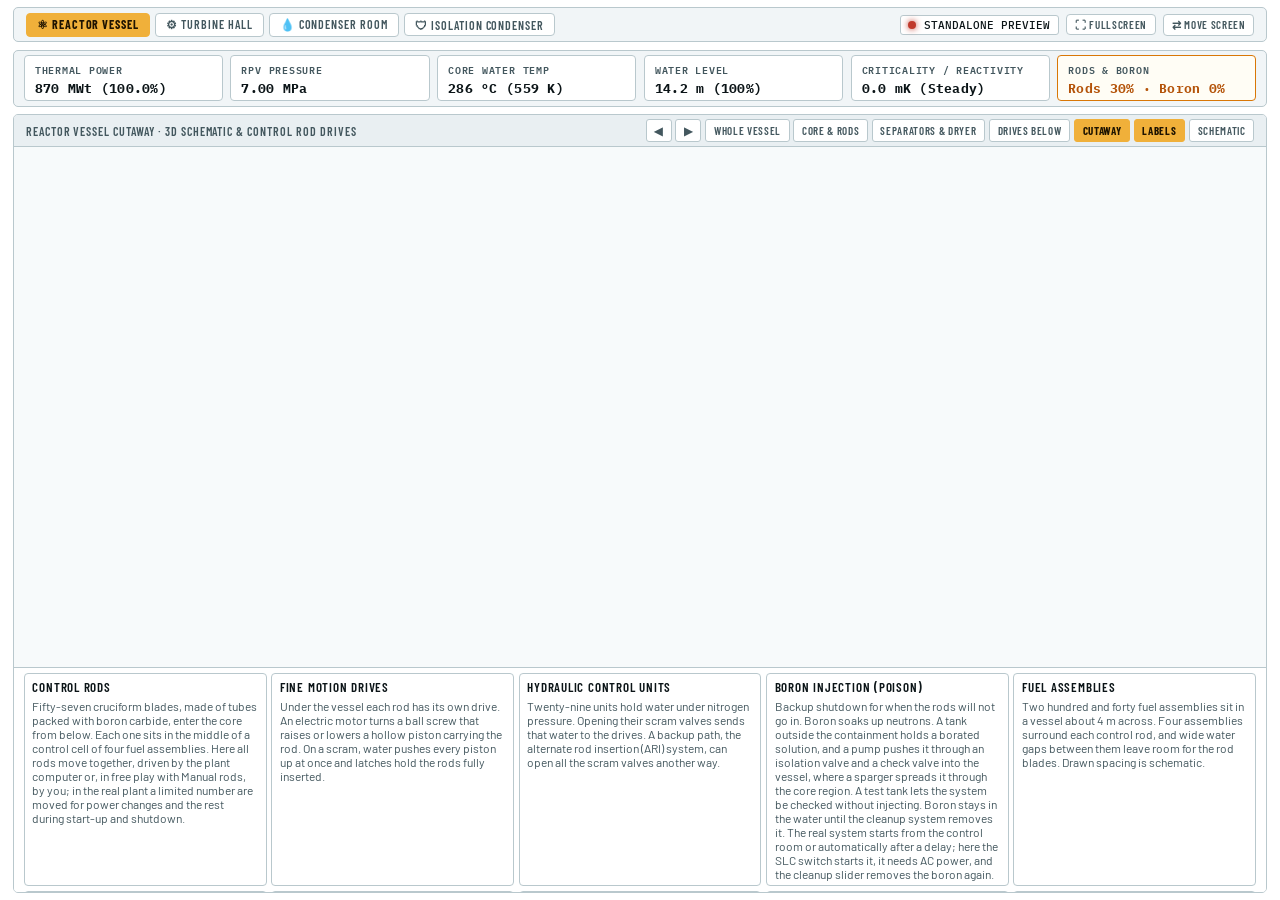
==== commit 1bc8ae78: "changes" ====
--- a/detail.html
+++ b/detail.html
@@ -7,7 +7,7 @@
   <link rel="preconnect" href="https://fonts.googleapis.com">
   <link rel="preconnect" href="https://fonts.gstatic.com" crossorigin>
   <link href="https://fonts.googleapis.com/css2?family=Barlow+Condensed:wght@500;600;700&family=IBM+Plex+Mono:wght@400;500;600&family=Barlow:wght@400;500;600&display=swap" rel="stylesheet">
-  <link rel="stylesheet" href="css/detail.css?v=5">
+  <link rel="stylesheet" href="css/detail.css?v=6">
 </head>
 <body>
   <!-- Common SVG Gradients & Definitions -->
@@ -97,10 +97,142 @@
             <button class="act" type="button" id="rBot">Drives below</button>
             <button class="opt" type="button" id="rCut" aria-pressed="true">Cutaway</button>
             <button class="opt" type="button" id="rLab" aria-pressed="true">Labels</button>
+            <button class="opt" type="button" id="rSchem">Schematic</button>
           </div>
         </div>
         <div class="visual-area">
           <canvas id="rc" tabindex="0" role="img" aria-label="Rotatable cutaway 3D schematic of the reactor vessel"></canvas>
+          <svg id="rsvg" viewBox="0 0 700 484" role="img" aria-label="Live reactor vessel schematic" style="display:none">
+            <!-- Background grid / reactor cavity walls -->
+            <rect x="0" y="0" width="700" height="484" fill="#f7fafb"/>
+            <line x1="0" x2="700" y1="410" y2="410" stroke="#9fb3ba" stroke-width="2" stroke-dasharray="2 6"/>
+            <text class="txt" x="12" y="404">UNDER-VESSEL CAVITY</text>
+            <text class="txt" x="12" y="424">FMCRD &amp; HCU LEVEL</text>
+
+            <!-- Pipes connected to vessel -->
+            <path class="pipe" d="M480,72 H680"/>
+            <text class="txt" x="680" y="60" text-anchor="end">MAIN STEAM TO TURBINE (7 MPa)</text>
+            <path class="pipe" d="M20,165 H220"/>
+            <text class="txt" x="20" y="152">FEEDWATER FROM HEATERS</text>
+            <path class="pipe" d="M680,365 H470"/>
+            <text class="txt" x="680" y="355" text-anchor="end">BORON INJECTION (SLC)</text>
+            <path class="pipe" d="M350,42 V20 H20 V210 H220"/>
+            <text class="txt" x="24" y="32">TO ISOLATION CONDENSER</text>
+            <path class="pipe" d="M120,440 H350 V415"/>
+
+            <!-- RPV Outer Shell & Flange -->
+            <path d="M210,95 C210,50 270,42 350,42 C430,42 490,50 490,95 V380 C490,415 425,426 350,426 C275,426 210,415 210,380 Z" fill="url(#gSteel)" stroke="#6a858e" stroke-width="3"/>
+            <path d="M220,98 C220,60 275,52 350,52 C425,52 480,60 480,98 V376 C480,405 420,416 350,416 C280,416 220,405 220,376 Z" fill="#0d1920"/>
+
+            <!-- Vessel closure flange & studs -->
+            <rect x="204" y="86" width="292" height="14" rx="3" fill="#3a4f57" stroke="#6a858e" stroke-width="1.5"/>
+            <g fill="#8fa9b1">
+              <rect x="214" y="82" width="6" height="22" rx="1"/><rect x="232" y="82" width="6" height="22" rx="1"/>
+              <rect x="462" y="82" width="6" height="22" rx="1"/><rect x="480" y="82" width="6" height="22" rx="1"/>
+            </g>
+
+            <!-- Water volume in RPV (level changes dynamically) -->
+            <rect id="rvWtr" x="220" y="160" width="260" height="250" fill="url(#gWater)" opacity=".85"/>
+
+            <!-- Downcomer Channels -->
+            <text class="txt" x="233" y="270" style="font-size:9.5px; fill:#e8f1f4;" text-anchor="middle">DOWNCOMER</text>
+            <text class="txt" x="467" y="270" style="font-size:9.5px; fill:#e8f1f4;" text-anchor="middle">DOWNCOMER</text>
+
+            <!-- Core Shroud & Chimney -->
+            <rect x="248" y="120" width="204" height="105" fill="#0b171e" fill-opacity=".5" stroke="#7f9aa2" stroke-width="2"/>
+            <text class="txt" x="350" y="145" text-anchor="middle" style="fill:#dce9ec; font-size:11px;">NATURAL CIRCULATION CHIMNEY</text>
+            <rect x="248" y="225" width="204" height="145" fill="#0b171e" fill-opacity=".3" stroke="#7f9aa2" stroke-width="2.5"/>
+
+            <!-- Core Fuel Grid (240 Assemblies) -->
+            <rect id="rvCore" x="256" y="240" width="188" height="110" rx="3" fill="#3a1f1a" stroke="#6a858e" stroke-width="2"/>
+            <g stroke="#000" stroke-opacity=".4" stroke-width="1">
+              <line x1="287" x2="287" y1="240" y2="350"/><line x1="318" x2="318" y1="240" y2="350"/>
+              <line x1="350" x2="350" y1="240" y2="350"/><line x1="382" x2="382" y1="240" y2="350"/>
+              <line x1="413" x2="413" y1="240" y2="350"/>
+              <line x1="256" x2="444" y1="268" y2="268"/><line x1="256" x2="444" y1="295" y2="295"/>
+              <line x1="256" x2="444" y1="322" y2="322"/>
+            </g>
+            <text class="txt" x="350" y="298" text-anchor="middle" style="fill:#ffffff; font-weight:700; font-size:12px;">240 FUEL ASSEMBLIES</text>
+
+            <!-- Control Rod Guide Tubes below Core Plate -->
+            <rect x="248" y="350" width="204" height="8" fill="#5f7882"/>
+            <text class="txt" x="350" y="366" text-anchor="middle" style="font-size:9.5px;">CORE PLATE &amp; GUIDE TUBES</text>
+            <g stroke="#6a858e" stroke-width="3">
+              <line x1="280" x2="280" y1="358" y2="410"/><line x1="315" x2="315" y1="358" y2="410"/>
+              <line x1="350" x2="350" y1="358" y2="410"/><line x1="385" x2="385" y1="358" y2="410"/>
+              <line x1="420" x2="420" y1="358" y2="410"/>
+            </g>
+
+            <!-- 57 Control Rod Blades -->
+            <g stroke="#0c1519" stroke-width="5" stroke-linecap="butt">
+              <line id="rvRod1" x1="280" x2="280" y1="390" y2="300"/>
+              <line id="rvRod2" x1="315" x2="315" y1="390" y2="300"/>
+              <line id="rvRod3" x1="350" x2="350" y1="390" y2="300"/>
+              <line id="rvRod4" x1="385" x2="385" y1="390" y2="300"/>
+              <line id="rvRod5" x1="420" x2="420" y1="390" y2="300"/>
+            </g>
+
+            <!-- Steam Separators & Dryer in Top Dome -->
+            <g fill="#6f8b94" stroke="#486068" stroke-width="1.5">
+              <rect x="270" y="100" width="16" height="25" rx="2"/>
+              <rect x="310" y="100" width="16" height="25" rx="2"/>
+              <rect x="350" y="100" width="16" height="25" rx="2"/>
+              <rect x="390" y="100" width="16" height="25" rx="2"/>
+              <rect x="430" y="100" width="16" height="25" rx="2"/>
+            </g>
+            <text class="txt" x="350" y="94" text-anchor="middle" style="fill:#dce9ec; font-size:10px;">STEAM SEPARATORS</text>
+            <rect x="280" y="66" width="140" height="8" rx="2" fill="#d0a550" stroke="#8a6520"/>
+            <text class="txt" x="350" y="60" text-anchor="middle" style="fill:#e8cf90; font-size:10px;">STEAM DRYER VANES</text>
+
+            <!-- Feedwater Sparger Ring -->
+            <line x1="220" y1="165" x2="246" y2="165" stroke="#6fb4ee" stroke-width="4"/>
+            <circle cx="233" cy="165" r="4" fill="#3b93d4"/>
+            <line x1="454" y1="165" x2="480" y2="165" stroke="#6fb4ee" stroke-width="4"/>
+
+            <!-- Fine Motion Control Rod Drives (FMCRD) under bottom head -->
+            <g fill="#16262d" stroke="#6a858e" stroke-width="1.5">
+              <rect x="274" y="426" width="12" height="36" rx="2"/>
+              <rect x="309" y="426" width="12" height="36" rx="2"/>
+              <rect x="344" y="426" width="12" height="36" rx="2"/>
+              <rect x="379" y="426" width="12" height="36" rx="2"/>
+              <rect x="414" y="426" width="12" height="36" rx="2"/>
+            </g>
+            <text class="txt" x="350" y="474" text-anchor="middle">57 FINE MOTION DRIVES (FMCRD)</text>
+
+            <!-- Hydraulic Control Units (HCU) Bank -->
+            <rect x="50" y="420" width="14" height="42" rx="3" fill="#2b5a7a" stroke="#6a858e"/>
+            <rect x="70" y="420" width="14" height="42" rx="3" fill="#2b5a7a" stroke="#6a858e"/>
+            <rect x="90" y="420" width="14" height="42" rx="3" fill="#2b5a7a" stroke="#6a858e"/>
+            <rect x="110" y="420" width="14" height="42" rx="3" fill="#2b5a7a" stroke="#6a858e"/>
+            <text class="txt" x="87" y="474" text-anchor="middle">29 HCUs</text>
+
+            <!-- Valves on lines -->
+            <polygon id="rvMsiv" class="valve" points="520,62 542,78 542,62 520,78"/>
+            <text class="txt" x="531" y="54" text-anchor="middle">MSIV</text>
+            <polygon id="rvFw" class="valve" points="140,155 162,171 162,155 140,171"/>
+            <text class="txt" x="151" y="148" text-anchor="middle">FW ISOL</text>
+            <polygon id="rvSlc" class="valve" points="530,355 552,371 552,355 530,371"/>
+            <text class="txt" x="541" y="348" text-anchor="middle">SLC</text>
+            <polygon id="rvIc" class="valve" points="80,18 102,34 102,18 80,34"/>
+            <text class="txt" x="91" y="12" text-anchor="middle">IC ISOL</text>
+
+            <!-- Flow lines -->
+            <path id="rfRiser" class="flow" d="M350,330 V130" stroke="#cfe6f5" stroke-width="3"/>
+            <path id="rfDcL" class="flow" d="M233,175 V370 H270" stroke="#6fb4ee" stroke-width="2.5"/>
+            <path id="rfDcR" class="flow" d="M467,175 V370 H430" stroke="#6fb4ee" stroke-width="2.5"/>
+            <path id="rfSteam" class="flow" d="M480,72 H680" stroke="#dce9ec" stroke-width="2.5"/>
+            <path id="rfFw" class="flow" d="M20,165 H220" stroke="#6fb4ee" stroke-width="2.5"/>
+            <path id="rfBoron" class="flow" d="M680,365 H470" stroke="#d580ff" stroke-width="2.5"/>
+
+            <!-- Real-time Metrics Tags -->
+            <text id="rvPow" class="tag" x="350" y="24" text-anchor="middle"></text>
+            <text id="rvPres" class="tag" x="550" y="110"></text>
+            <text id="rvStmFl" class="txt" x="550" y="128"></text>
+            <text id="rvLvl" class="tag" x="24" y="240"></text>
+            <text id="rvFlow" class="txt" x="24" y="258"></text>
+            <text id="rvFwFl" class="txt" x="24" y="184"></text>
+            <text id="rvRods" class="tag" x="350" y="382" text-anchor="middle"></text>
+          </svg>
         </div>
         <div class="rcards" id="rcards"></div>
       </section>
@@ -327,6 +459,7 @@
             <button class="opt" type="button" id="iCut" aria-pressed="true">Cutaway</button>
             <button class="opt" type="button" id="iLab" aria-pressed="true">Labels</button>
             <button class="opt" type="button" id="iSchem">Schematic</button>
+            <button class="opt" type="button" id="iAct" aria-pressed="true">IC Active (Flow On)</button>
           </div>
         </div>
         <div class="visual-area">
@@ -394,9 +527,9 @@
     </main>
   </div>
 
-  <script src="js/model.js?v=5"></script>
-  <script src="js/renderer3d.js?v=5"></script>
-  <script src="js/views.js?v=5"></script>
+  <script src="js/model.js?v=6"></script>
+  <script src="js/renderer3d.js?v=6"></script>
+  <script src="js/views.js?v=6"></script>
   <script>
     // Initialize IC tube bundle lines in SVG
     const itubes = document.getElementById('itubes');
@@ -405,6 +538,6 @@
         + Array.from({ length: 14 }, (_, i) => `<path id="iT${i}" class="flow" d="M${206 + i * 24},136 V236" stroke="#dce9ec" stroke-width="1.8"/>`).join('');
     }
   </script>
-  <script src="js/detail.js?v=5"></script>
+  <script src="js/detail.js?v=6"></script>
 </body>
 </html>
--- a/css/detail.css
+++ b/css/detail.css
@@ -418,6 +418,8 @@
   fill: #fff;
   stroke: #4f8fbf;
   stroke-width: 1;
+  transform-box: fill-box;
+  transform-origin: center;
   animation: bub 1.8s ease-in infinite;
   opacity: 0;
 }
